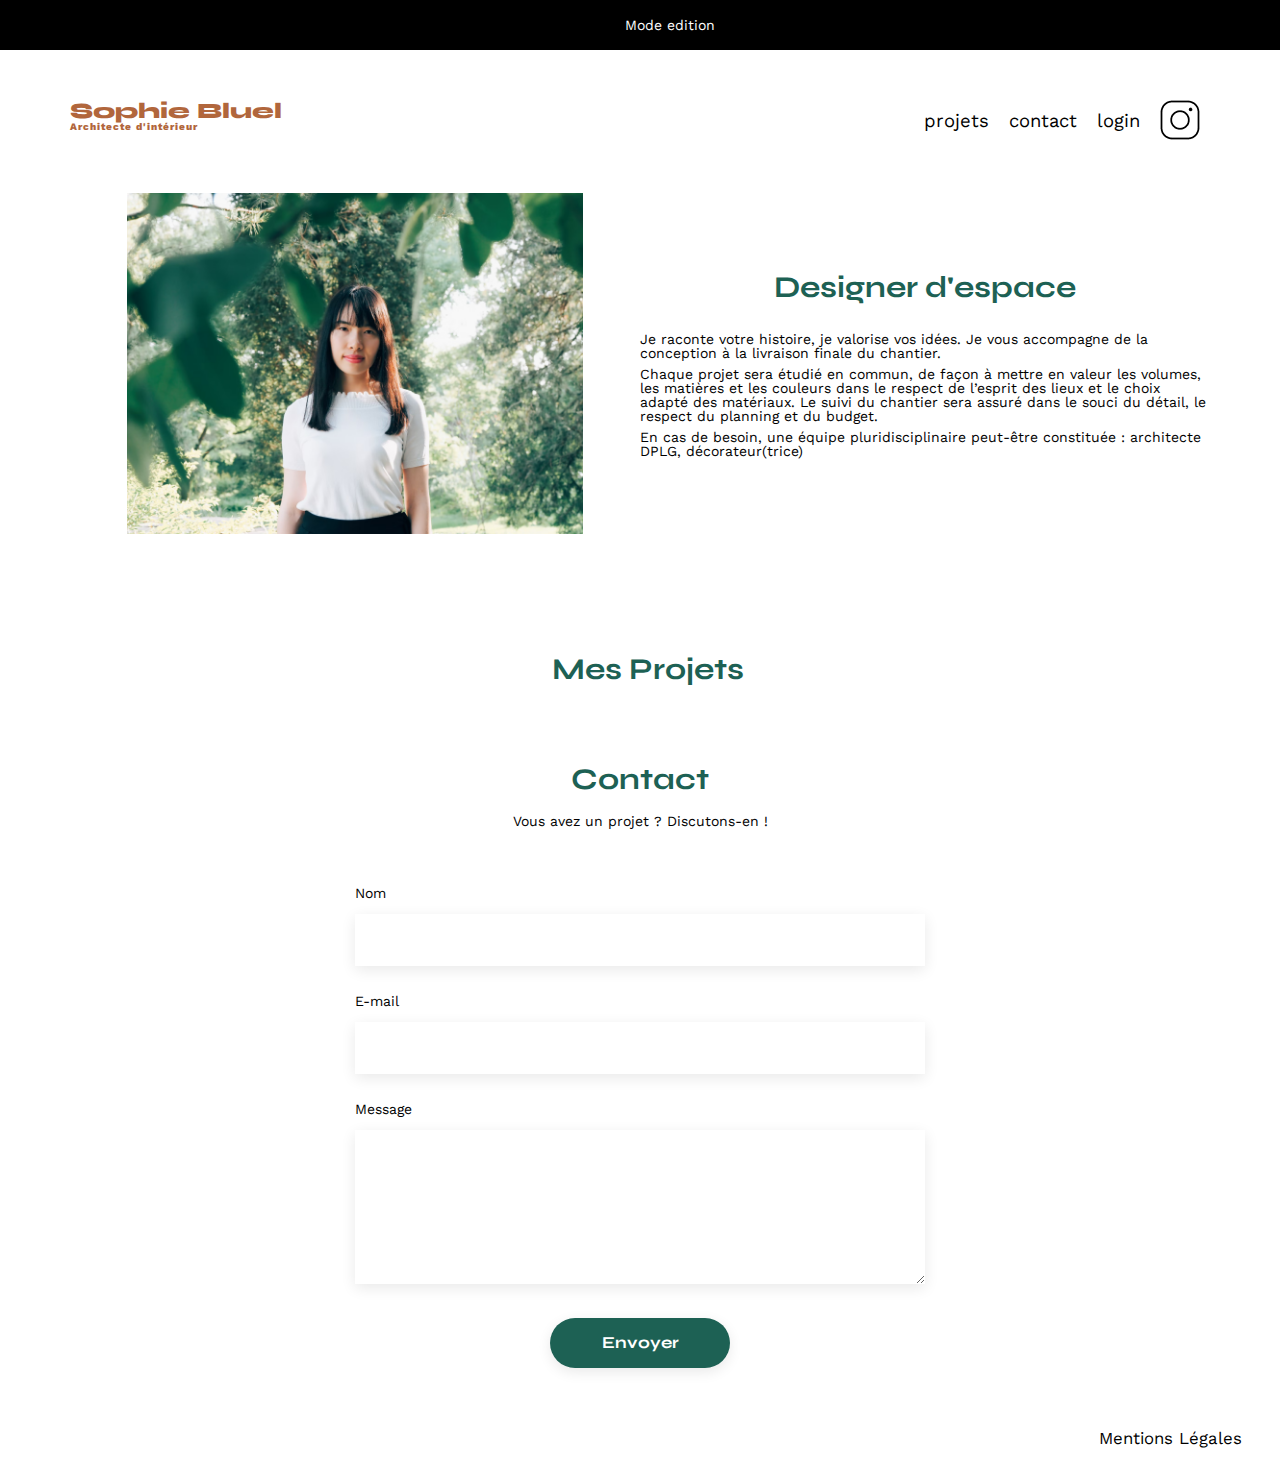
==== FrontEnd/index.html @ cf6e6343 "remove login css, one css file" ====
<!DOCTYPE html>
<html lang="fr">
  <head>
    <meta charset="UTF-8" />
    <meta name="viewport" content="width=device-width, initial-scale=1.0" />

    <title>Sophie Bluel - Architecte d'intérieur</title>

    <link rel="preconnect" href="https://fonts.googleapis.com" />
    <link rel="preconnect" href="https://fonts.gstatic.com" crossorigin />

    <meta name="description" content="" />

    <link
      rel="stylesheet"
      href="https://fonts.googleapis.com/css2?family=Syne:wght@700;800&family=Work+Sans&display=swap"
    />
    <link rel="stylesheet" href="./assets/style.css" />
    
  </head>

  <body>
    <div class="edit-mode .hide">
      <i class="fa-regular fa-pen-to-square"></i>
      <p>Mode edition</p>
    </div>

    <header>
      <h1>Sophie Bluel <span>Architecte d'intérieur</span></h1>
      <nav>
        <ul>
          <li>
            <a href="#portfolio">projets</a>
          </li>
          <li>
            <a href="#contact">contact</a>
          </li>
          <li>
            <a href="login.html">login</a>
            <!-- <a href="#" id="logout" class="hide" >logout</a> -->
          </li>
          <li>
            <img src="./assets/icons/instagram.png" alt="Instagram" />
          </li>
        </ul>
      </nav>
    </header>

    <main>
      <section id="introduction">
        <figure>
          <img src="./assets/images/sophie-bluel.png" alt="" />
        </figure>
        <article>
          <h2>Designer d'espace</h2>
          <p>
            Je raconte votre histoire, je valorise vos idées. Je vous accompagne
            de la conception à la livraison finale du chantier.
          </p>
          <p>
            Chaque projet sera étudié en commun, de façon à mettre en valeur les
            volumes, les matières et les couleurs dans le respect de l’esprit
            des lieux et le choix adapté des matériaux. Le suivi du chantier
            sera assuré dans le souci du détail, le respect du planning et du
            budget.
          </p>
          <p>
            En cas de besoin, une équipe pluridisciplinaire peut-être constituée
            : architecte DPLG, décorateur(trice)
          </p>
        </article>
      </section>

      <section id="portfolio" class="portfolio">

        <dialog id="dialog">
          <button class="btn-close"><i class="fa-solid fa-xmark"></i></button>
          <!-- Contenu du dialog -->
          <section id="modal-gallery" class="modal-gallery">
            <h2 class="modal-title">Galerie photo</h2>
            <button class="btn-back hide"><i class="fa-solid fa-arrow-left"></i></button> 
            <div id="modal-content" class="modal-gallery">
              <!-- Contenu de la modale dans la galerie -->
            </div>
            <div class="div-bar">
              <!--  -->
            </div>
            <button id="btn-add" class="btn-add"> Ajouter une photo</button>
            <form id="imageInput" class="hide" enctype="multipart/form-data" method="post">
              <div id="imageInput-container" class="hide"> <!-- id = "image-preview-container" -->
                <ima id="imageInput-image" src="" alt=""> <!-- id = "previewImage"-->
              </div>
              <input type="file" id="image" name="image" accept="image/*" ><br>
              <i class="fa-regular fa-image"></i>
              <label class="btn-image" for="image" aria-label="Ajouter une photo">+Ajouter une photo</label><br> <!-- classe = btnImage -->
              <p class="hide">jpg, png : 4mos max</p>
              <label for="name">Titre</label><br>
              <input type="text" id="titre" name="titre"><br>
              <label for="categories">Categorie</label><br>
              <select name="categories" id="categories">
                <option value="0"></option>
                <option value="1">Objets</option>
                <option value="2">Appartrements</option>
                <option value="3">Hôtels & restaurants</option>
              </select>
            </form>
          </section>
        </dialog>

        <section class="my-projects">
          <h2>Mes Projets</h2>
          <button class="btn-modify hide">
            <i class="fa-regular fa-pen-to-square"></i>
            Modifier
          </button>
        </section>

        <ul id="filters" class="filters">
          <!-- Contenu du code HTML injecté -->
        </ul>

        <div id="works" class="gallery">
          <!-- Contenu du code HTML injecté -->
        </div>
      </section>

      <section id="contact">
        <h2>Contact</h2>
        <p>Vous avez un projet ? Discutons-en !</p>
        <form action="#" method="post">
          <label for="name">Nom</label>
          <input type="text" name="name" id="name" />
          <label for="email">E-mail</label>
          <input type="email" name="email" id="email" />
          <label for="message">Message</label>
          <textarea name="message" id="message" cols="30" rows="10"></textarea>
          <input type="submit" value="Envoyer" />
        </form>
      </section>
    </main>

    <footer>
      <nav>
        <ul>
          <li>Mentions Légales</li>
        </ul>
      </nav>
    </footer>

    <script src="./assets/js/script.js"></script>
  </body>
  
</html>
---- FrontEnd/assets/style.css ----
/* http://meyerweb.com/eric/tools/css/reset/
   v2.0 | 20110126
   License: none (public domain)
*/

html, body, div, span, applet, object, iframe,
h1, h2, h3, h4, h5, h6, p, blockquote, pre,
a, abbr, acronym, address, big, cite, code,
del, dfn, em, img, ins, kbd, q, s, samp,
small, strike, strong, sub, sup, tt, var,
b, u, i, center,
dl, dt, dd, ol, ul, li,
fieldset, form, label, legend,
table, caption, tbody, tfoot, thead, tr, th, td,
article, aside, canvas, details, embed,
figure, figcaption, footer, header, hgroup,
menu, nav, output, ruby, section, summary,
time, mark, audio, video {
	margin: 0;
	padding: 0;
	border: 0;
	font-size: 100%;
	font: inherit;
	vertical-align: baseline;
}

/* HTML5 display-role reset for older browsers */
article, aside, details, figcaption, figure,
footer, header, hgroup, menu, nav, section {
	display: block;
}

body {
	line-height: 1;
}

ol,
ul {
	list-style: none;
}

blockquote,
q {
	quotes: none;
}

blockquote:before,
blockquote:after,
q:before,
q:after {
	content: '';
	content: none;
}

table {
	border-collapse: collapse;
	border-spacing: 0;
}

/** end reset css**/

/** edit mode **/

.edit-mode {
	display: flex;
	justify-content: center;
	background-color: black;
	color: white;
	height: 50px;
	align-items: center;
}
.edit-mode i {
	position: absolute;
	margin-right: 60px;
	color: white;
}
.edit-mode p {
	margin-left: 60px;
}

/** mes projets + button modifier **/

.my-projects {
	display: flex;
	justify-content: center;
	align-items: center;
	margin-bottom: auto;
	padding-top: 60px;
}

.my-projects h2 {
	margin-left: 35px;
	padding-right: 20px;
}

.my-projects i,
button {
	margin-bottom: 26px;
	padding: 4px;
	font-size: 16px;
	color: black;
	text-decoration: none;
	background-color: white;
	border: none;
}

.btn-modify {
	border: none;
	background-color: white;
	font-size: 1em;
	cursor: pointer;
	margin-bottom: 0;

}

/*** modal ***/

dialog {
	border-radius: 10px;
	border: none;
	visibility: hidden;
	opacity: 0;
	transition: visibility 0.4s ease-out;
}
dialog.active {
	visibility: visible;
	opacity: 1;
	height: 500px;
	transition: 0.3s 0.2s ease-out;
}

#modal-gallery {
	display: flex;
	flex-direction: row;
	flex-wrap: wrap;
	justify-content: center;
	align-items: center;
	gap: 7px;
}
.modal-gallery {
	width: 340px;
	display: flex;
	flex-direction: column;
	align-items: center;
	padding: 40px;
}

.btn-close {
	background-color: white;
	border: none;
	position: absolute;
	right: 18px;
	cursor: pointer;
}

.modal-gallery h2 {
	color: black;
	font-size: 1.1em;
	font-family: work sans;
	margin-top: -60px;
	font-weight: 200;
	padding-bottom: 15px;
}
.modal-gallery img {
	width: 60px;
	flex-wrap: wrap;
	display: flex;
	margin-bottom: -15px
}

.btn-delete {
	background-color: white;
	position: relative;
	bottom: 72px;
	left: 42px;
	margin-bottom: -20px;
	padding: 2px;
	color: white;
	background-color: black;
	font-size: 0.7em;
	border-radius: 2px;
}

.btn-back {
position: relative;
right: 195px;
bottom: 75px;
cursor: pointer;
}

.div-bar {
	width: 100%;
	margin-top: 30px;
	height: 0.1px;
    background-color: grey;
}

.div-bar.active {
	position: relative;
	top: 260px;
}

.btn-add {
	background-color: #1D6154;
	padding: 10px 50px 10px 50px;
	color: white;
	font-size: 0.9em;
	border: none;
	border-radius: 50px;
	position: relative;
	top: 35px;
	text-decoration: none;
	cursor: pointer;
}

.filters {
	display: flex;
	flex-direction: row;
	justify-content: center;
	align-items: baseline;
	gap: 8px;
}

.btn-filters {
	border-radius: 60px;
	border: 1px solid #1D6154;
	background-color: #ffff;
	font-size: 0.875rem;
	color: #1D6154;
	font-family: syne;
	padding: 9px 15px 9px 15px;
	cursor: pointer;
	transition: 0.3s;
}
.modal-gallery form input, #categories{
	display: flex;
	justify-content: center;
	flex-direction: column-reverse;
	gap: 15px;
	width: 300px;
	margin: auto;
	height: 50px;
	font-size: 1.2em;
	border: none;
	box-shadow: 0px 4px 14px rgba(0, 0, 0, 0.09);
}
.modal-gallery form {
	margin-top: -52px;
}

.btn-add.active {
	top: 280px;
	background-color: #919191;
	width: 160px;
	display: flex;
	align-items: center;
	justify-content: center;
}

.modal-gallery [type=file] {
	display: none;
}
.modal-gallery [for=image] {
	background-color: #B9C5CC;
	color: #306685;
	font-family: work sans;
	font-size: 0.7em;
	position: relative;
	bottom: 32px;
	left: 90px;
	width: 120px;
    height: 25px;
	cursor: pointer;
	display: flex;
	justify-content: center;
	align-items: center;
	border-radius: 20px;
}

dialog .fa-image {
	position: absolute;
	cursor: pointer;
	background-color: #E8F1F6;
	color: #B9C5CC;
	width: 300px;
	height: 120px;
	font-size: 4em;
	display: flex;
	justify-content: center;
	border-radius: 5px;
	padding-top: 10px;
	margin-top: 80px;
    top: 0px;
    margin-bottom: -20px;
}

.modal-gallery #titre, #categories {
	width: 300px;
	height: 40px;
	margin-top: 10px;
	margin-bottom: 10px;
}
.modal-gallery #categories {
	appearance: none;
}
.modal-gallery form label {
	font-size: 0.8em;
}
.modal-gallery p {
	font-size: 0.6em;
	position: relative;
	bottom: 40px;
	left: 110px;
	width: 50%;
}

#previewImage {
    height: 129px;
    width: 100px;
    object-fit: cover;
    z-index: 1;
    position: relative;
    bottom: -18px;
    left: 100px;
    margin-top: -120px;
}

.btnGreen.active {
	top: 280px;
	background-color: #1D6154;
	width: 160px;
	display: flex;
	align-items: center;
	justify-content: center;
}

figure img {
	padding-bottom: 10px;
}

.btn-filters:hover {
	background-color: #1D6154;
	color: #ffff;
	outline: none;
}

body {
	font-family: 'Work Sans';
	font-size: 14px;
}

header, 
main {
	max-width: 1140px;
}

main {
	margin: auto;
}

header {
	display: flex;
	justify-content: space-between;
	margin: 50px auto;
}

section {
	margin: 50px 0
}

h1 {
	display: flex;
	flex-direction: column;
	font-family: 'Syne';
	font-size: 22px;
	font-weight: 800;
	color: #B1663C
}
h1>span {
	font-family: 'Work Sans';
	font-size: 10px;
	letter-spacing: 0.1em;
	;
}

h2 {
	font-family: 'Syne';
	font-weight: 700;
	font-size: 30px;
	color: #1D6154;
	display: flex;
	justify-content: center;
}

nav ul {
	display: flex;
	align-items: center;
	list-style-type: none;
}
nav li {
	padding: 0 10px;
	font-size: 1.2em;
	text-decoration: none;
}
nav a {
	text-decoration: none;
	color: black;
	gap: 20px;
	font-size: 1.1em;
}

li:hover {
	color: #B1663C;
}

#introduction {
	display: flex;
	align-items: center;
}
#introduction figure {
	flex: 1
}
#introduction img {
	display: block;
	margin: auto;
	width: 80%;
}
#introduction article {
	flex: 1
}
#introduction h2 {
	margin-bottom: 1em;
}
#introduction p {
	margin-bottom: 0.5em;
}

#portfolio h2 {
	text-align: center;
	margin-bottom: 1em;
}

.gallery {
	width: 100%;
	display: grid;
	grid-template-columns: 1fr 1fr 1fr;
	grid-column-gap: 20px;
	grid-row-gap: 20px;
	transition: 1s;
}
.gallery img {
	width: 100%;
	transition: 1s;
}

.login form input {
	display: flex;
	justify-content: center;
	flex-direction: column;
	gap: 15px;
	width: 350px;
	margin: auto;
	height: 50px;
	font-size: 1.2em;
	border: none;
	box-shadow: 0px 4px 14px rgba(0, 0, 0, 0.09);
}
.login h2 {
	margin-bottom: 70px;
}
.login label {
	display: flex;
	justify-content: center;
	margin: 2em 14.5em 0.5em 0;
	font-size: 1.2em;
}
.login label[for="email"] {
	margin-right: 40px;
	margin: 2em 18em 0.5em 0;
}
.login button {
	display: flex;
	font-family: 'Syne';
	font-weight: 700;
	color: white;
	background-color: #1D6154;
	margin: 2em auto;
	padding: 12px;
	padding-left: 35px;
	width: 190px;
	text-align: center;
	border-radius: 60px;
	margin-top: 50px;
}
.login a {
	display: flex;
	justify-content: center;
	font-size: 1.2em;
	text-decoration: none;
	color: black;
}

footer p {
	display: flex;
	justify-content: flex-end;
	font-size: 1.2em;
	margin-top: 190px;
}

#contact {
	width: 50%;
	margin: auto;
}
#contact>* {
	text-align: center;
}
#contact h2 {
	margin-bottom: 20px;
}
#contact form {
	text-align: left;
	margin-top: 30px;
	display: flex;
	flex-direction: column;
}
#contact input {
	height: 50px;
	font-size: 1.2em;
	border: none;
	box-shadow: 0px 4px 14px rgba(0, 0, 0, 0.09);
}
#contact label {
	margin: 2em 0 1em 0;
}
#contact textarea {
	border: none;
	box-shadow: 0px 4px 14px rgba(0, 0, 0, 0.09);
}

input[type="submit"] {
	font-family: 'Syne';
	font-weight: 700;
	color: white;
	background-color: #1D6154;
	margin: 2em auto;
	width: 180px;
	text-align: center;
	border-radius: 60px;
}

footer nav ul {
	display: flex;
	justify-content: flex-end;
	margin: 2em
}

.hide {
	display: none;
}
.hideTwo {
	opacity: 0;
}
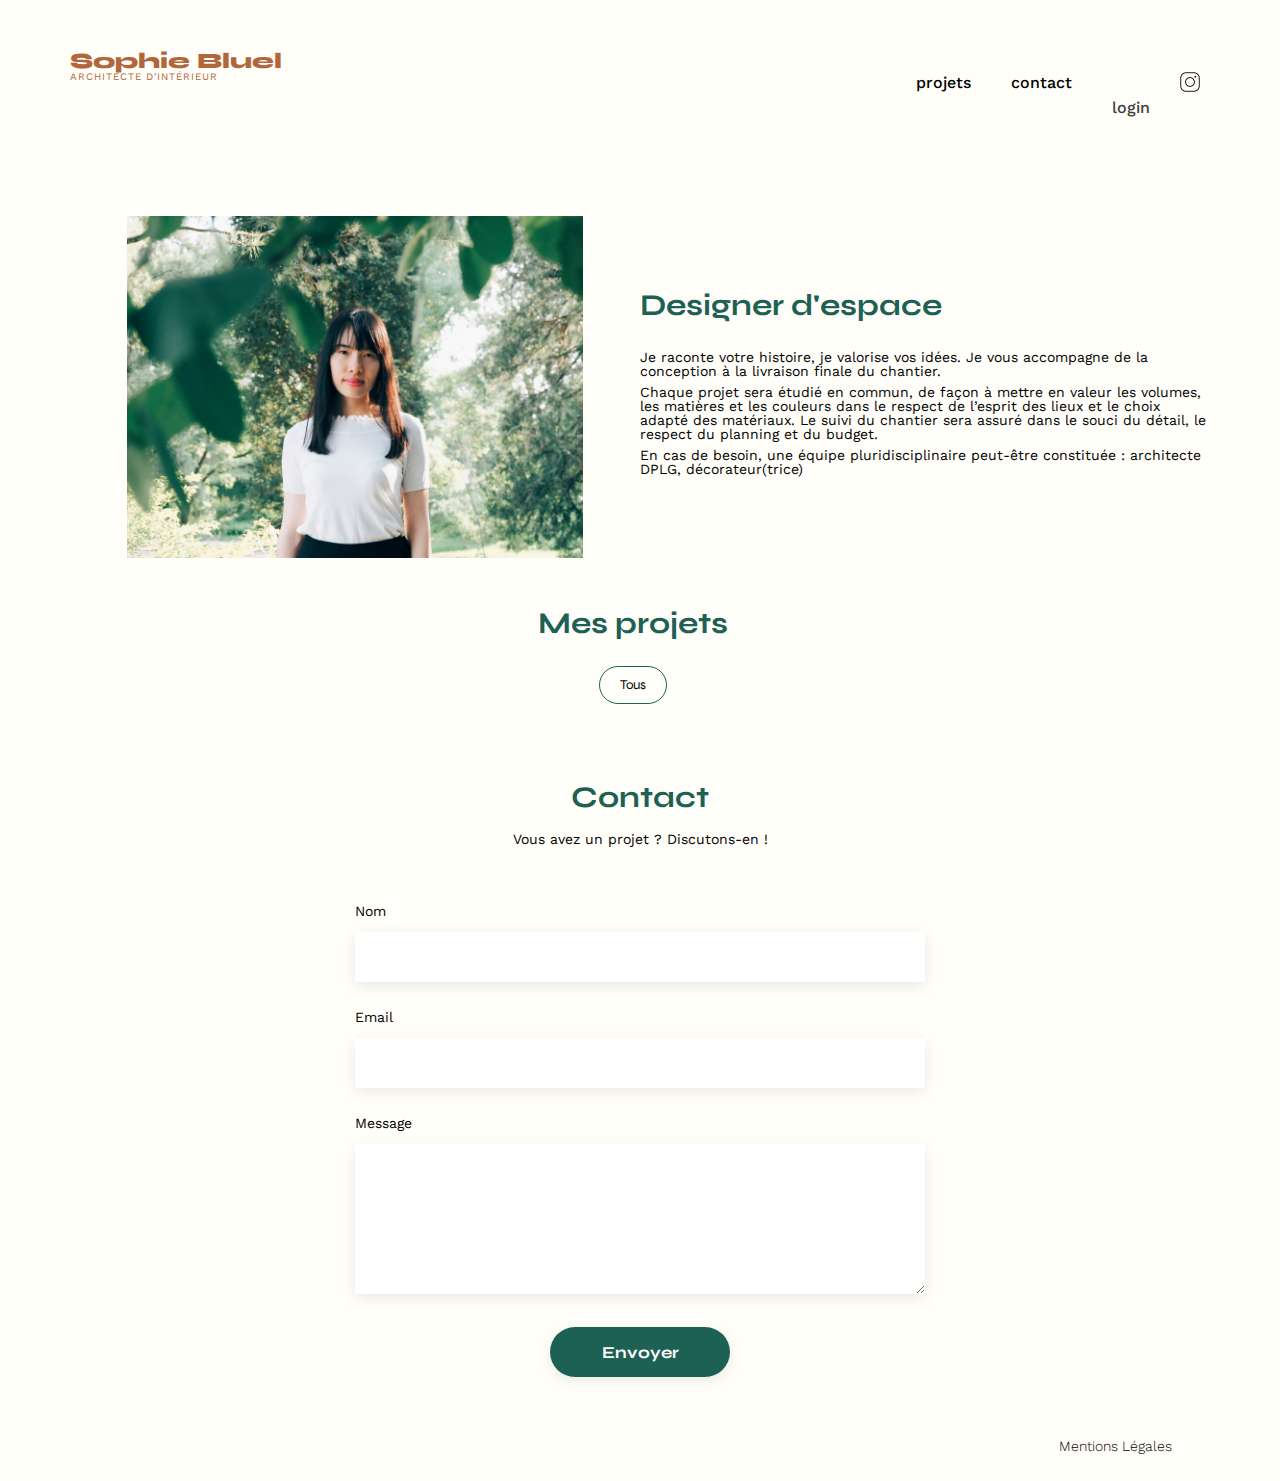
==== commit 1b99caa1: "Fix index html" ====
--- a/FrontEnd/index.html
+++ b/FrontEnd/index.html
@@ -20,13 +20,16 @@
   </head>
 
   <body>
-    <div class="edit-mode .hide">
-      <i class="fa-regular fa-pen-to-square"></i>
-      <p>Mode edition</p>
-    </div>
+    <!-- <div  id="edit-mode" class="edit-mode">
+      <button>
+        <i class="fa-regular fa-pen-to-square"></i>
+        <span class="edit">Mode édition</span>
+      </button>
+    </div> -->
 
     <header>
       <h1>Sophie Bluel <span>Architecte d'intérieur</span></h1>
+
       <nav>
         <ul>
           <li>
@@ -35,9 +38,11 @@
           <li>
             <a href="#contact">contact</a>
           </li>
-          <li>
-            <a href="login.html">login</a>
-            <!-- <a href="#" id="logout" class="hide" >logout</a> -->
+          <li id="login">
+            <a href="./login.html">login</a>
+          </li>
+          <li id="logout" class="logout">
+            <a href="./index.html" id="logout">logout</a>
           </li>
           <li>
             <img src="./assets/icons/instagram.png" alt="Instagram" />
@@ -72,55 +77,83 @@
       </section>
 
       <section id="portfolio" class="portfolio">
+        
+        <div class="my-projects">
+          <h2>Mes projets</h2>
 
-        <dialog id="dialog">
-          <button class="btn-close"><i class="fa-solid fa-xmark"></i></button>
-          <!-- Contenu du dialog -->
-          <section id="modal-gallery" class="modal-gallery">
-            <h2 class="modal-title">Galerie photo</h2>
-            <button class="btn-back hide"><i class="fa-solid fa-arrow-left"></i></button> 
-            <div id="modal-content" class="modal-gallery">
-              <!-- Contenu de la modale dans la galerie -->
-            </div>
-            <div class="div-bar">
-              <!--  -->
-            </div>
-            <button id="btn-add" class="btn-add"> Ajouter une photo</button>
-            <form id="imageInput" class="hide" enctype="multipart/form-data" method="post">
-              <div id="imageInput-container" class="hide"> <!-- id = "image-preview-container" -->
-                <ima id="imageInput-image" src="" alt=""> <!-- id = "previewImage"-->
-              </div>
-              <input type="file" id="image" name="image" accept="image/*" ><br>
-              <i class="fa-regular fa-image"></i>
-              <label class="btn-image" for="image" aria-label="Ajouter une photo">+Ajouter une photo</label><br> <!-- classe = btnImage -->
-              <p class="hide">jpg, png : 4mos max</p>
-              <label for="name">Titre</label><br>
-              <input type="text" id="titre" name="titre"><br>
-              <label for="categories">Categorie</label><br>
-              <select name="categories" id="categories">
-                <option value="0"></option>
-                <option value="1">Objets</option>
-                <option value="2">Appartrements</option>
-                <option value="3">Hôtels & restaurants</option>
-              </select>
-            </form>
-          </section>
-        </dialog>
-
-        <section class="my-projects">
-          <h2>Mes Projets</h2>
-          <button class="btn-modify hide">
+          <!-- <button id="modify-modal" class="modify-modal">
             <i class="fa-regular fa-pen-to-square"></i>
-            Modifier
-          </button>
-        </section>
+            <span>Modifier</span>
+          </button> -->
+        </div>
 
         <ul id="filters" class="filters">
-          <!-- Contenu du code HTML injecté -->
+          <!-- <li id="categorie"> -->
+              <!-- <button id="all-work" class="category__btn" data-category="0">Tous</button> -->
+          <!-- </li> -->
         </ul>
 
-        <div id="works" class="gallery">
-          <!-- Contenu du code HTML injecté -->
+        <div id="work" class="gallery">
+
+        </div>
+
+        <!-- <dialog id="modal"> -->
+          <!-- <div id="modal-content">
+            <button id="close-modal">
+              <i class="fa-solid fa-xmark"></i>
+            </button> -->
+
+            <!-- <div id="modal-gallery">
+              <h2 class="modal-title">Galerie photo</h2>
+              <ul id="modal-images"></ul>
+            </div> -->
+
+            <!-- <div class="modal-down">
+              <div>
+                <button id="add-photo">Ajouter une photo</button>
+              </div>
+            </div> -->
+          <!-- </div> -->
+        <!-- </dialog> -->
+
+        <!-- <div id="overflow-modal">
+          <div id="second-modal-content">
+              <button id="return-second-modal">
+                  <i class="fa-solid fa-arrow-left"></i>
+              </button>
+              <button id="second-close-modal">
+                  <i class="fa-solid fa-xmark"></i>
+              </button>
+              <div class="modal-title">
+                  <h2 class="modal-title">Ajout photo</h2>
+              </div> -->
+
+              <!-- Contenu de la deuxième modale -->
+
+              <!-- <div class="modal-header">
+                <i class="fa-regular fa-image" id="imageIcon"></i>
+                <div id="imageContainer"></div>
+                <input type="file" id="fileInput" name="image" accept="image/**" />
+                <button id="add-photo-modal">+ Ajouter photo</button>
+                <span> jpg, png: 4mo max</span>
+              </div> -->
+
+              <!-- <form id="create-works-form">
+                  <label for="file">Titre</label>
+                  <input type="text" id="title" name="title" placeholder="" required />
+                  <label for="category">Catégorie</label>
+                  <select id="category" name="category" required></select>
+                  <div id="error-submit"></div>
+                  <div class="create-works-btn">
+                    <div>
+                      <button class="unenabled-button" type="submit" id="create-works">
+                            Valider
+                        </button>
+                    </div>
+                  </div>
+              </form> -->
+              
+            </div>
         </div>
       </section>
 
@@ -128,13 +161,13 @@
         <h2>Contact</h2>
         <p>Vous avez un projet ? Discutons-en !</p>
         <form action="#" method="post">
-          <label for="name">Nom</label>
-          <input type="text" name="name" id="name" />
-          <label for="email">E-mail</label>
-          <input type="email" name="email" id="email" />
-          <label for="message">Message</label>
-          <textarea name="message" id="message" cols="30" rows="10"></textarea>
-          <input type="submit" value="Envoyer" />
+            <label for="name">Nom</label>
+            <input type="text" name="name" id="name">
+            <label for="email">Email</label>
+            <input type="email" name="email" id="email">
+            <label for="message">Message</label>
+            <textarea name="message" id="message" cols="30" rows="10"></textarea>
+            <input type="submit" value="Envoyer">
         </form>
       </section>
     </main>
@@ -142,12 +175,11 @@
     <footer>
       <nav>
         <ul>
-          <li>Mentions Légales</li>
+            <li>Mentions Légales</li>
         </ul>
       </nav>
     </footer>
+      <script src="./assets/js/script.js"></script>
+  </body>
 
-    <script src="./assets/js/script.js"></script>
-  </body>
-  
 </html>
--- a/FrontEnd/assets/style.css
+++ b/FrontEnd/assets/style.css
@@ -1,6 +1,6 @@
 /* http://meyerweb.com/eric/tools/css/reset/
-   v2.0 | 20110126
-   License: none (public domain)
+   	v2.0 | 20110126
+   	License: none (public domain)
 */
 
 html, body, div, span, applet, object, iframe,
@@ -34,6 +34,273 @@
 	line-height: 1;
 }
 
+/***  ADD MODALS ***/
+#modal {
+	display: none;
+	position: fixed;
+	z-index: 100;
+	left: 0;
+	top: 0;
+	right: 0;
+	bottom: 0;
+	overflow: auto;
+	background-color: rgba(0, 0, 0, 0.4);
+	transition: opacity 1s ease-in-out;
+}
+#modal-content,
+#second-modal-content {
+	display: flex;
+	flex-direction: column;
+	position: relative;
+	z-index: 999;
+	background-color: #fefefe;
+	border-radius: 15px;
+	margin: 15% auto;
+	padding: 70px;
+	border: 1px solid #888;
+	width: 40%;
+	min-height: 50%;
+}
+
+#imageContainer {
+	height: 100px;
+	width: 100px;
+}
+#imageContainer img {
+	height: 100%;
+	width: 100%;
+	object-fit: cover;
+}
+
+#modal-content #close-modal {
+	position: absolute;
+	top: 10px;
+	right: 10px;
+	font-size: 30px;
+	background-color: transparent;
+	border: none;
+	cursor: pointer;
+}
+
+#modal-gallery h2 {
+	text-align: center;
+	font-size: 20px;
+	margin-bottom: 20px;
+}
+#modal-gallery ul {
+	display: grid;
+	gap: 20px;
+	grid-template-columns: repeat(5, 1fr);
+}
+#modal-gallery ul li {
+	position: relative;
+	width: 100%;
+	height: 100%;
+}
+#modal-gallery ul li span {
+	position: absolute;
+	top: 0;
+	right: 0;
+	background-color: rgba(0, 0, 0, 0.5);
+	color: #FFFFFF;
+	padding: 5px;
+	cursor: pointer;
+}
+#modal-gallery ul li img {
+	width: 100%;
+	height: 100%;
+	object-fit: cover;
+}
+.modal-down {
+	display: flex;
+	justify-content: center;
+	align-items: center;
+	width: 100%;
+	margin-top: 80px;
+	border-top: #1D6154 solid 1px;
+	padding: 35px 0;
+
+}
+
+#modify-second-modal {
+	display: flex;
+	justify-content: center;
+	align-items: center;
+	background-color: #1D6154;
+	color: #FFFFFF;
+	font-size: 18px;
+	border-radius: 60px;
+	padding: 12px 40px;
+
+}
+
+#add-photo {
+	display: flex;
+	justify-content: center;
+	align-items: center;
+	background-color: #1d6154;
+	color: #ffffff;
+	font-size: 14px;
+	font-weight: 700;
+	font-family: 'syne';
+	border-radius: 60px;
+	padding: 5px 50px;
+
+
+}
+
+#overflow-modal {
+	display: none;
+	position: fixed;
+	z-index: 100;
+	left: 0;
+	top: 0;
+	right: 0;
+	bottom: 0;
+	overflow: auto;
+	background-color: rgba(0, 0, 0, 0.4);
+	transition: opacity 1s ease-in-out;
+	opacity: 0;
+}
+
+.modal-title {
+	display: flex;
+	justify-content: center;
+	align-items: center;
+	margin-bottom: 20px;
+}
+
+.modal-title h2 {
+	color: #000000;
+	font-size: 20px;
+}
+
+#return-second-modal {
+	position: absolute;
+	top: 10px;
+	left: 10px;
+	font-size: 21px;
+	background-color: transparent;
+	border: none;
+	cursor: pointer;
+
+}
+
+#close-modal,
+#second-close-modal {
+	position: absolute;
+	top: 10px;
+	right: 10px;
+	font-size: 21px;
+	background-color: transparent;
+	border: none;
+	cursor: pointer;
+}
+
+.modal-myprojects {
+	display: flex;
+	flex-direction: column;
+	justify-content: center;
+	align-items: center;
+	background: #E8F1F7;
+	padding: 40px 0;
+}
+
+.modal-myprojects i {
+	font-size: 50px;
+	color: #B9C5CC;
+	margin-bottom: 10px;
+	cursor: pointer;
+}
+
+.modal-myprojects button {
+	background-color: #CBD6DC;
+	color: #306685;
+	border: none;
+	cursor: pointer;
+	margin-bottom: 5px;
+	padding: 5px 20px;
+	border-radius: 50px;
+}
+
+#create-works-form {
+	display: flex;
+	flex-direction: column;
+	justify-content: center;
+	padding: 20px 0px;
+}
+
+#create-works-form label {
+	margin-bottom: 5px;
+	font-size: 18px;
+}
+
+#create-works-form input {
+	margin-bottom: 5px;
+	padding: 10px;
+	font-size: 18px;
+	border-radius: 5px;
+	border: none;
+	box-shadow: 2px 2px 5px rgba(0, 0, 0, 0.15);
+}
+
+#create-works-form select {
+	margin-bottom: 5px;
+	padding: 10px;
+	font-size: 18px;
+	border-radius: 5px;
+	background-color: transparent;
+	border: none;
+	box-shadow: 2px 2px 5px rgba(0, 0, 0, 0.15);
+}
+
+#create-works-form .create-works-btn {
+	display: flex;
+	justify-content: center;
+	align-items: center;
+}
+
+#create-works-form button {
+	margin-top: 20px;
+	background-color: #A7A7A7;
+	font-family: syne;
+	font-weight: 400;
+	font-size: 14px;
+	color: #FFFFFF;
+	border: none;
+	cursor: pointer;
+	margin-bottom: 5px;
+	padding: 10px 20px;
+	border-radius: 50px;
+	width: 200px;
+}
+
+.unenabled-button {
+	margin-top: 20px;
+	background-color: #cbd6dc;
+	color: #ffffff;
+	border: none;
+	cursor: pointer;
+	margin-bottom: 5px;
+	padding: 10px 20px;
+	border-radius: 50px;
+	width: 200px;
+}
+
+.enabled-button {
+	margin-top: 20px;
+	background-color: #1d6154 !important;
+	color: #ffffff;
+	border: none;
+	cursor: pointer;
+	margin-bottom: 5px;
+	padding: 10px 20px;
+	border-radius: 50px;
+	width: 200px;
+}
+
+/** end modal **/
+
 ol,
 ul {
 	list-style: none;
@@ -57,11 +324,344 @@
 	border-spacing: 0;
 }
 
-/** end reset css**/
+/*** end reset css ***/
+
+body {
+	max-width: 1140px;
+	margin: auto;
+	font-family: 'Work Sans';
+	font-size: 14px;
+}
+
+.edit {
+	margin-left: 10px;
+}
+
+header {
+	display: flex;
+	justify-content: space-between;
+	margin: 50px 0
+}
+
+.edit-mode {
+	display: flex;
+	justify-content: center;
+	align-items: center;
+	background-color: #000000;
+	padding: 12px 0px;
+
+
+}
+
+.edit-mode button {
+	background-color: transparent;
+	color: #FFFFFF;
+	font-size: 18px;
+	border: none;
+}
+
+
+section {
+	margin: 50px 0
+}
+
+h1 {
+	display: flex;
+	flex-direction: column;
+	font-family: 'Syne';
+	font-size: 22px;
+	font-weight: 800;
+	color: #b1663c;
+}
+
+h1>span {
+	font-family: 'Work Sans';
+	font-size: 10px;
+	letter-spacing: 0.1em;
+	font-weight: 400;
+	text-transform: uppercase;
+}
+
+h2 {
+	font-family: 'Syne';
+	font-weight: 700;
+	font-size: 30px;
+	color: #1D6154
+}
+
+.modal-title {
+	font-family: Work Sans;
+	font-size: 26px;
+	font-weight: 400;
+	line-height: 30.5px;
+	text-align: center;
+	color: #000000
+}
+
+nav ul {
+	display: flex;
+	align-items: center;
+	list-style-type: none;
+	font-family: 'work sans';
+}
+
+nav a {
+	text-decoration: none;
+	color: #000000;
+	padding: 0 10px;
+	font-size: 16px;
+	font-weight: 500;
+
+}
+
+nav li {
+	padding: 0 10px;
+	font-weight: 300;
+	font-size: 14px;
+
+}
+
+
+nav a:hover {
+	color: #000000;
+	font-weight: 700;
+}
+
+.logout {
+	display: none;
+}
+
+#fileInput {
+	display: none;
+}
+
+nav img {
+	width: 20px;
+}
+nav li:visited {
+	color: #000000;
+	cursor: pointer;
+}
+
+#introduction {
+	display: flex;
+	align-items: center;
+}
+#introduction figure {
+	flex: 1
+}
+#introduction img {
+	display: block;
+	margin: auto;
+	width: 80%;
+}
+#introduction article {
+	flex: 1
+}
+#introduction h2 {
+	margin-bottom: 1em;
+}
+#introduction p {
+	margin-bottom: 0.5em;
+}
+
+#portfolio h2 {
+	text-align: center;
+	margin-right: 15px;
+}
+
+.my-projects {
+	display: flex;
+	justify-content: center;
+	align-items: center;
+	margin-bottom: 2em;
+
+}
+.my-projects button {
+	border: none;
+	background-color: transparent;
+	color: #1D6154;
+}
+.my-projects button span {
+	margin-right: 10px;
+	color: #000000;
+}
+
+.filters {
+	display: flex;
+	width: 80%;
+	margin: auto;
+	justify-content: center;
+	align-items: center;
+	margin-bottom: 2em;
+}
+.filters button {
+	padding: 10px 20px;
+	/*background-color: #1D6154; */
+	background-color: transparent;
+	border: 1px solid #1D6154;
+	font-family: 'syne';
+	border-radius: 60px;
+	margin-right: 15px;
+	cursor: pointer;
+}
+.filters-btn {
+	background-color: transparent;
+	color: #1D6154;
+	/* Couleur de fond initiale */
+}
+.filters-btn.active {
+	background-color: #1d6154;
+	color: #ffffff;
+	/* Couleur de fond lorsque le bouton est actif */
+}
+
+.btn-all {
+	background-color: #1d6154 !important;
+	color: #ffffff;
+}
+
+.gallery {
+	width: 100%;
+	display: grid;
+	grid-template-columns: 1fr 1fr 1fr;
+	grid-column-gap: 20px;
+	grid-row-gap: 20px;
+}
+.gallery img {
+	width: 100%;
+}
+
+#contact {
+	width: 50%;
+	margin: auto;
+}
+#contact>* {
+	text-align: center;
+
+}
+#contact h2 {
+	margin-bottom: 20px;
+}
+#contact form {
+	text-align: left;
+	margin-top: 30px;
+	display: flex;
+	flex-direction: column;
+}
+#contact input {
+	height: 50px;
+	font-size: 1.2em;
+	border: none;
+	box-shadow: 0px 4px 14px rgba(0, 0, 0, 0.09);
+}
+#contact label {
+	margin: 2em 0 1em 0;
+}
+#contact textarea {
+	border: none;
+	box-shadow: 0px 4px 14px rgba(0, 0, 0, 0.09);
+}
+input[type="submit"] {
+	font-family: 'Syne';
+	font-weight: 700;
+	color: white;
+	background-color: #1D6154;
+	margin: 2em auto;
+	width: 180px;
+	text-align: center;
+	border-radius: 60px;
+}
+footer nav ul {
+	display: flex;
+	justify-content: flex-end;
+	margin: 2em
+}
+footer nav li {
+	font-family: 'work sans';
+	font-size: 14px;
+	font-weight: 300;
+}
+
+/******** LOGIN********/
+* {
+	padding: 0;
+	margin: 0;
+  }
+
+body {
+	background-color: #FFFEF8;
+	font-family: work sans;
+	height: 100vh;
+	display: grid;
+	grid-template-rows: auto 5fr 1fr;
+  }
+  
+  #login {
+	display: flex;
+	flex-direction: column;
+	align-items: center;
+	margin-top: 50px;
+	width: 100%;
+  }
+  #login h2 {
+	margin-bottom: 20px;
+	color: #1d6154;
+	font-family: Syne;
+	font-size: 30px;
+	font-weight: 700;
+	line-height: 36px;
+	text-align: center;
+  }
+  #login .email {
+	margin-bottom: 20px;
+	display: flex;
+	flex-direction: column;
+  }
+  #login .email label {
+	margin-bottom: 3px;
+  }
+  #login .password {
+	margin-bottom: 0px;
+	display: flex;
+	flex-direction: column;
+  }
+  #login .password label {
+	margin-bottom: 3px;
+  }
+  #login input {
+	padding: 10px;
+	width: 400px;
+	border: 1px;
+	box-shadow: 0px 4px 14px 0px rgba(0, 0, 0, 0.15);
+  }
+  #login input[type=submit] {
+	width: 180px;
+	border-radius: 60px;
+	color: #FFFEF8;
+  }
+  #login a {
+	color: #3D3D3D;
+  }
+  #login a:hover {
+	color: #1d6154;
+  }
+  
+ 
+
+
+
+
+
+
+
+
+
+
 
 /** edit mode **/
 
-.edit-mode {
+/* .edit-mode {
 	display: flex;
 	justify-content: center;
 	background-color: black;
@@ -80,7 +680,7 @@
 
 /** mes projets + button modifier **/
 
-.my-projects {
+/* .my-projects {
 	display: flex;
 	justify-content: center;
 	align-items: center;
@@ -111,11 +711,11 @@
 	cursor: pointer;
 	margin-bottom: 0;
 
-}
+} */
 
 /*** modal ***/
 
-dialog {
+/* dialog {
 	border-radius: 10px;
 	border: none;
 	visibility: hidden;
@@ -294,7 +894,7 @@
     margin-bottom: -20px;
 }
 
-.modal-gallery #titre, #categories {
+.modal-gallery #title, #categories {
 	width: 300px;
 	height: 40px;
 	margin-top: 10px;
@@ -362,9 +962,9 @@
 	display: flex;
 	justify-content: space-between;
 	margin: 50px auto;
-}
-
-section {
+} */
+
+/* section {
 	margin: 50px 0
 }
 
@@ -439,7 +1039,6 @@
 	text-align: center;
 	margin-bottom: 1em;
 }
-
 .gallery {
 	width: 100%;
 	display: grid;
@@ -557,6 +1156,6 @@
 .hide {
 	display: none;
 }
-.hideTwo {
+.hidePrime {
 	opacity: 0;
-}
+}  */
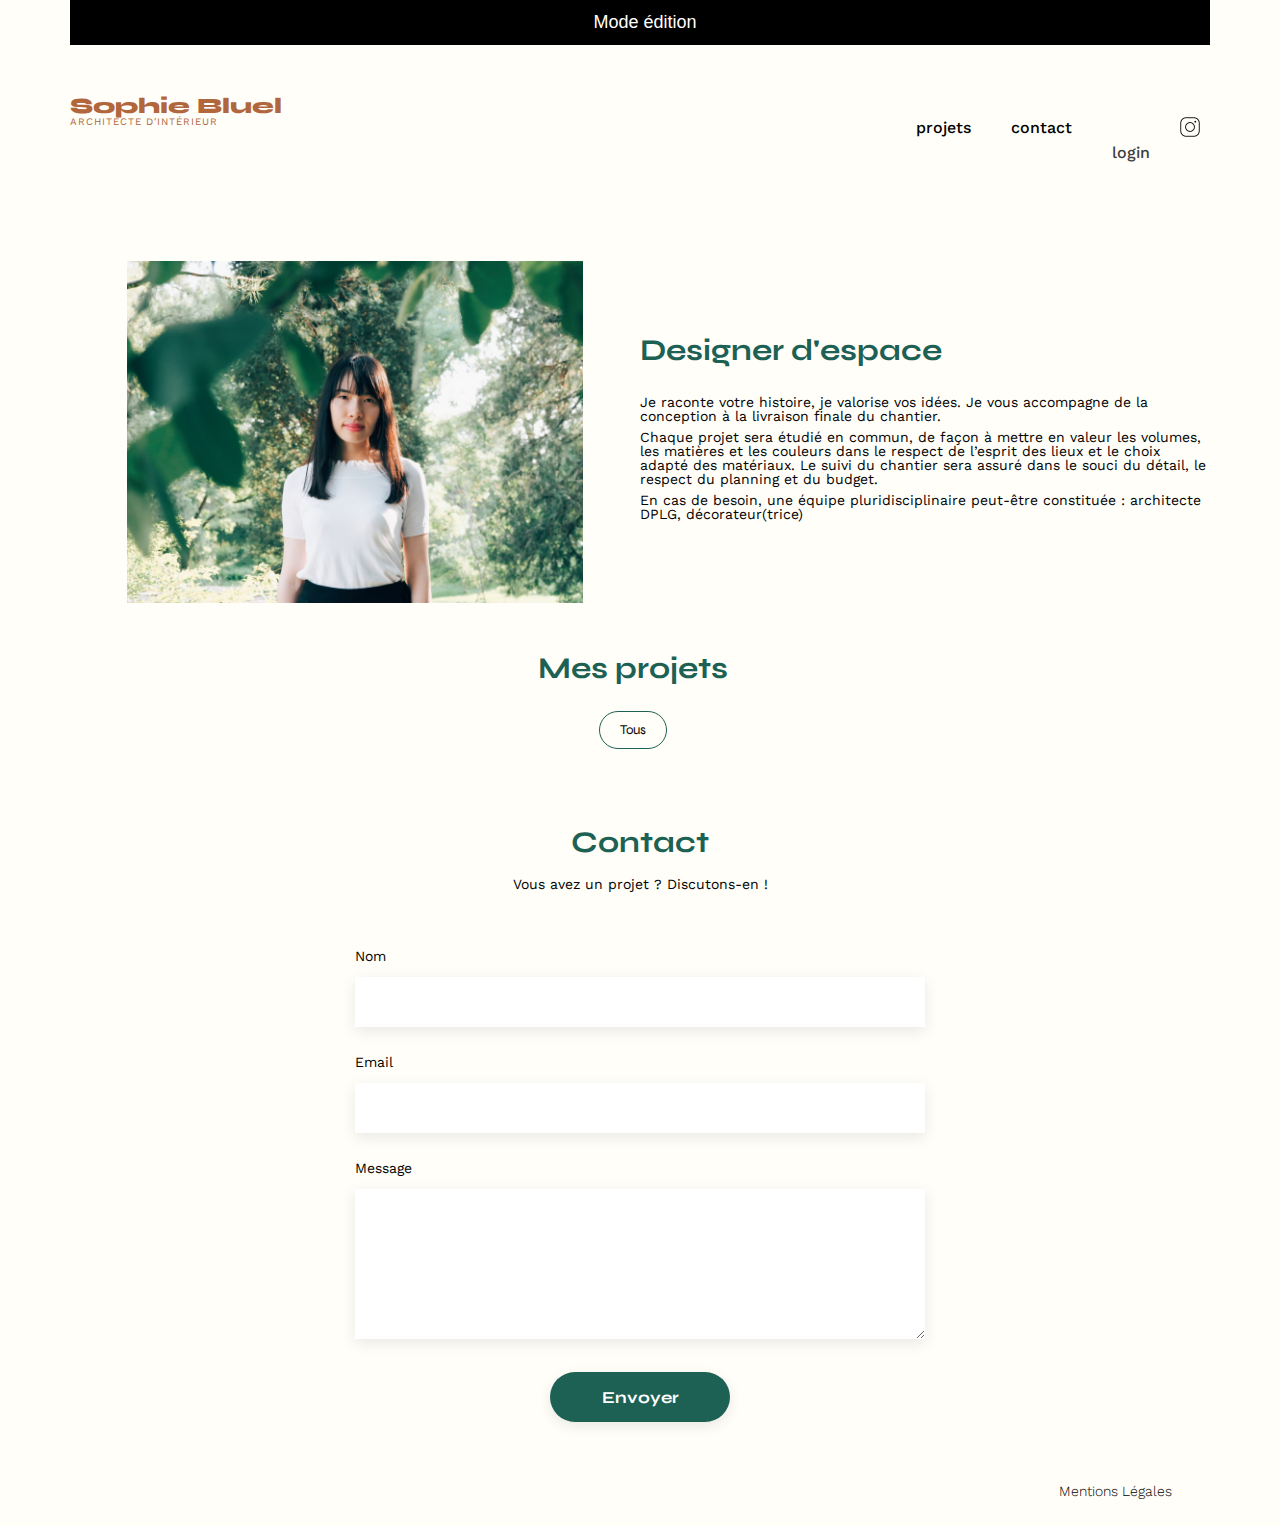
==== commit cb31b965: "Fix script js" ====
--- a/FrontEnd/index.html
+++ b/FrontEnd/index.html
@@ -3,29 +3,25 @@
   <head>
     <meta charset="UTF-8" />
     <meta name="viewport" content="width=device-width, initial-scale=1.0" />
-
     <title>Sophie Bluel - Architecte d'intérieur</title>
-
     <link rel="preconnect" href="https://fonts.googleapis.com" />
     <link rel="preconnect" href="https://fonts.gstatic.com" crossorigin />
-
     <meta name="description" content="" />
-
     <link
       rel="stylesheet"
       href="https://fonts.googleapis.com/css2?family=Syne:wght@700;800&family=Work+Sans&display=swap"
     />
-    <link rel="stylesheet" href="./assets/style.css" />
-    
+    <link rel="stylesheet" href="./assets/style.css" />    
   </head>
 
   <body>
-    <!-- <div  id="edit-mode" class="edit-mode">
+
+    <div  id="edit-mode" class="edit-mode">
       <button>
         <i class="fa-regular fa-pen-to-square"></i>
         <span class="edit">Mode édition</span>
       </button>
-    </div> -->
+    </div>
 
     <header>
       <h1>Sophie Bluel <span>Architecte d'intérieur</span></h1>
@@ -81,42 +77,42 @@
         <div class="my-projects">
           <h2>Mes projets</h2>
 
-          <!-- <button id="modify-modal" class="modify-modal">
+          <button id="modify-modal" class="modify-modal">
             <i class="fa-regular fa-pen-to-square"></i>
             <span>Modifier</span>
-          </button> -->
+          </button>
         </div>
 
         <ul id="filters" class="filters">
-          <!-- <li id="categorie"> -->
-              <!-- <button id="all-work" class="category__btn" data-category="0">Tous</button> -->
-          <!-- </li> -->
+          <!-- <li id="categorie">
+              <button id="all-work" class="filters-btn" data-category="0">Tous</button>
+          </li> -->
         </ul>
 
-        <div id="work" class="gallery">
+        <div id="works" class="gallery">
 
         </div>
 
-        <!-- <dialog id="modal"> -->
-          <!-- <div id="modal-content">
+        <dialog id="modal">
+          <div id="modal-content">
             <button id="close-modal">
               <i class="fa-solid fa-xmark"></i>
-            </button> -->
+            </button>
 
-            <!-- <div id="modal-gallery">
+            <div id="modal-gallery">
               <h2 class="modal-title">Galerie photo</h2>
               <ul id="modal-images"></ul>
-            </div> -->
+            </div>
 
-            <!-- <div class="modal-down">
+            <div class="modal-down">
               <div>
                 <button id="add-photo">Ajouter une photo</button>
               </div>
-            </div> -->
-          <!-- </div> -->
-        <!-- </dialog> -->
+            </div>
+          </div>
+        </dialog>
 
-        <!-- <div id="overflow-modal">
+        <div id="overflow-modal">
           <div id="second-modal-content">
               <button id="return-second-modal">
                   <i class="fa-solid fa-arrow-left"></i>
@@ -126,19 +122,19 @@
               </button>
               <div class="modal-title">
                   <h2 class="modal-title">Ajout photo</h2>
-              </div> -->
+              </div>
 
               <!-- Contenu de la deuxième modale -->
 
-              <!-- <div class="modal-header">
+              <div class="modal-header">
                 <i class="fa-regular fa-image" id="imageIcon"></i>
                 <div id="imageContainer"></div>
                 <input type="file" id="fileInput" name="image" accept="image/**" />
                 <button id="add-photo-modal">+ Ajouter photo</button>
                 <span> jpg, png: 4mo max</span>
-              </div> -->
+              </div>
 
-              <!-- <form id="create-works-form">
+              <form id="create-works-form">
                   <label for="file">Titre</label>
                   <input type="text" id="title" name="title" placeholder="" required />
                   <label for="category">Catégorie</label>
@@ -151,7 +147,7 @@
                         </button>
                     </div>
                   </div>
-              </form> -->
+              </form>
               
             </div>
         </div>
--- a/FrontEnd/assets/style.css
+++ b/FrontEnd/assets/style.css
@@ -169,7 +169,6 @@
 	align-items: center;
 	margin-bottom: 20px;
 }
-
 .modal-title h2 {
 	color: #000000;
 	font-size: 20px;
@@ -205,14 +204,12 @@
 	background: #E8F1F7;
 	padding: 40px 0;
 }
-
 .modal-myprojects i {
 	font-size: 50px;
 	color: #B9C5CC;
 	margin-bottom: 10px;
 	cursor: pointer;
 }
-
 .modal-myprojects button {
 	background-color: #CBD6DC;
 	color: #306685;
@@ -229,12 +226,10 @@
 	justify-content: center;
 	padding: 20px 0px;
 }
-
 #create-works-form label {
 	margin-bottom: 5px;
 	font-size: 18px;
 }
-
 #create-works-form input {
 	margin-bottom: 5px;
 	padding: 10px;
@@ -243,7 +238,6 @@
 	border: none;
 	box-shadow: 2px 2px 5px rgba(0, 0, 0, 0.15);
 }
-
 #create-works-form select {
 	margin-bottom: 5px;
 	padding: 10px;
@@ -253,13 +247,11 @@
 	border: none;
 	box-shadow: 2px 2px 5px rgba(0, 0, 0, 0.15);
 }
-
 #create-works-form .create-works-btn {
 	display: flex;
 	justify-content: center;
 	align-items: center;
 }
-
 #create-works-form button {
 	margin-top: 20px;
 	background-color: #A7A7A7;
@@ -286,7 +278,6 @@
 	border-radius: 50px;
 	width: 200px;
 }
-
 .enabled-button {
 	margin-top: 20px;
 	background-color: #1d6154 !important;
@@ -333,26 +324,22 @@
 	font-size: 14px;
 }
 
+header {
+	display: flex;
+	justify-content: space-between;
+	margin: 50px 0
+}
+
 .edit {
 	margin-left: 10px;
 }
-
-header {
-	display: flex;
-	justify-content: space-between;
-	margin: 50px 0
-}
-
 .edit-mode {
 	display: flex;
 	justify-content: center;
 	align-items: center;
 	background-color: #000000;
 	padding: 12px 0px;
-
-
-}
-
+}
 .edit-mode button {
 	background-color: transparent;
 	color: #FFFFFF;
@@ -373,7 +360,6 @@
 	font-weight: 800;
 	color: #b1663c;
 }
-
 h1>span {
 	font-family: 'Work Sans';
 	font-size: 10px;
@@ -404,7 +390,6 @@
 	list-style-type: none;
 	font-family: 'work sans';
 }
-
 nav a {
 	text-decoration: none;
 	color: #000000;
@@ -413,15 +398,12 @@
 	font-weight: 500;
 
 }
-
 nav li {
 	padding: 0 10px;
 	font-weight: 300;
 	font-size: 14px;
 
 }
-
-
 nav a:hover {
 	color: #000000;
 	font-weight: 700;
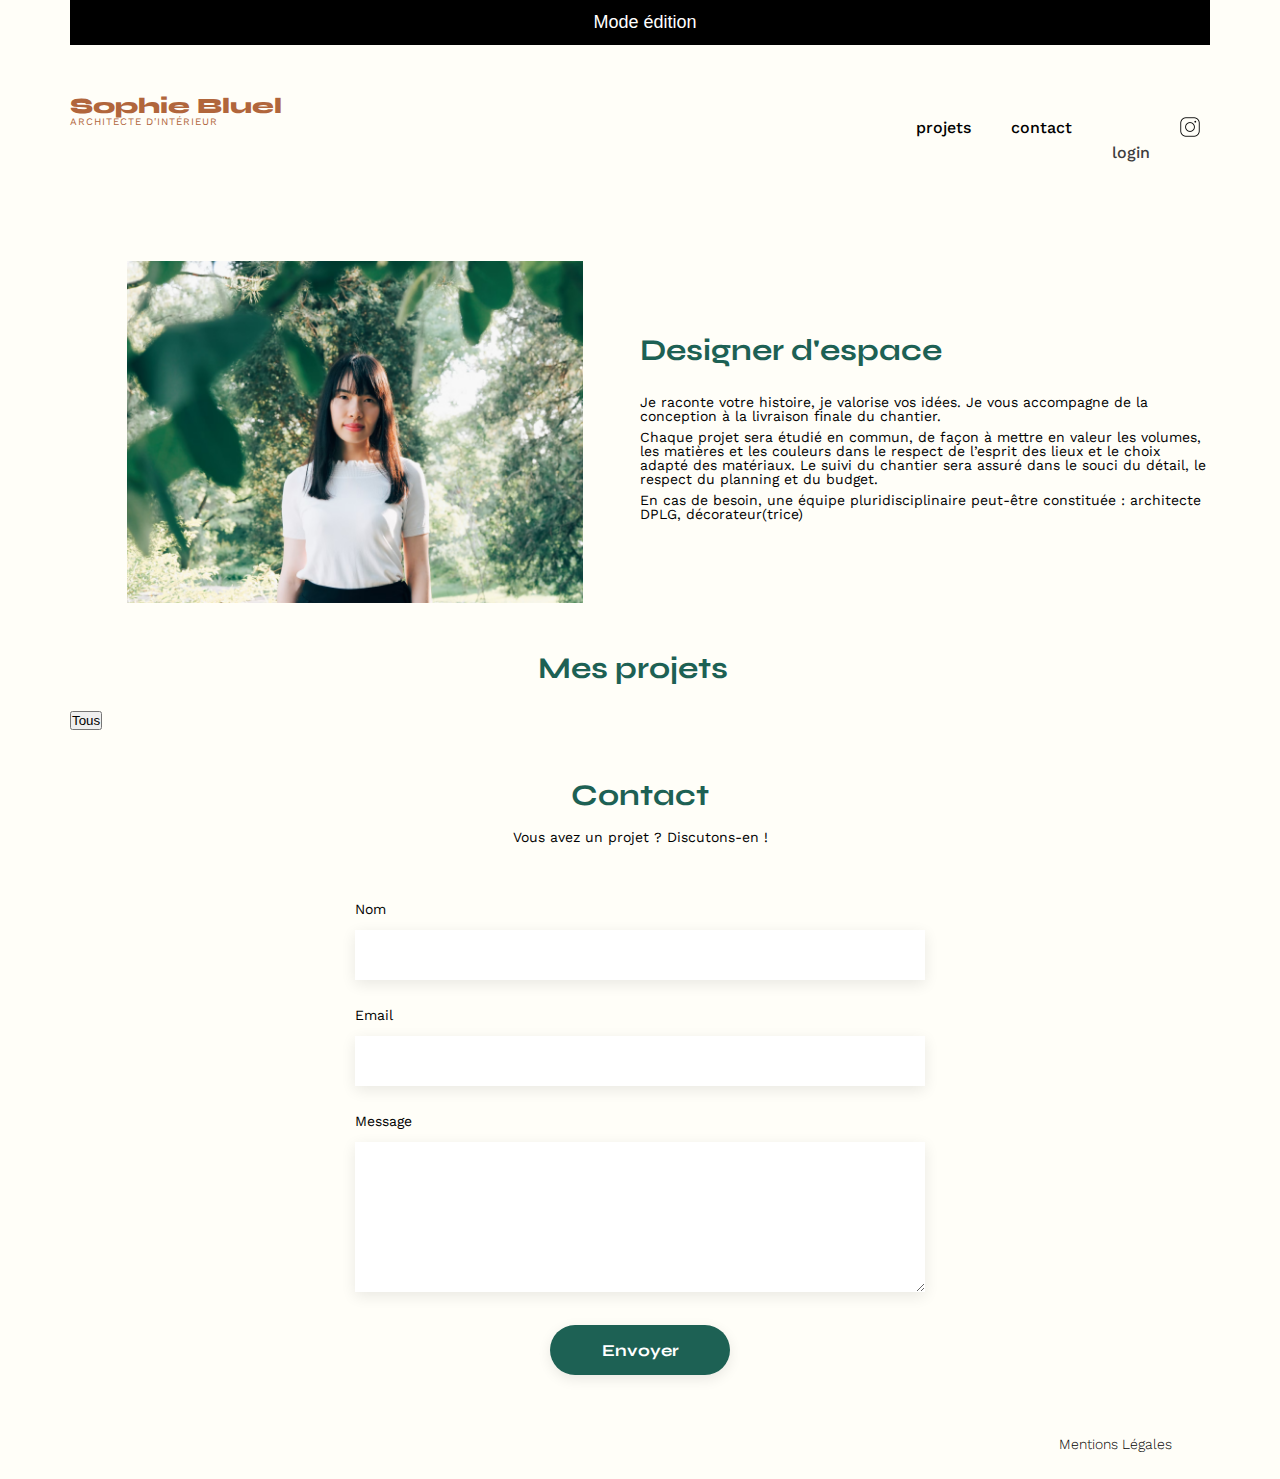
==== commit 5e5f8249: "Re Fix Modals" ====
--- a/FrontEnd/index.html
+++ b/FrontEnd/index.html
@@ -83,8 +83,8 @@
           </button>
         </div>
 
-        <ul id="filters" class="filters">
-          <!-- <li id="categorie">
+        <ul id="filters" class="categories">
+          <!-- <li id="category">
               <button id="all-work" class="filters-btn" data-category="0">Tous</button>
           </li> -->
         </ul>
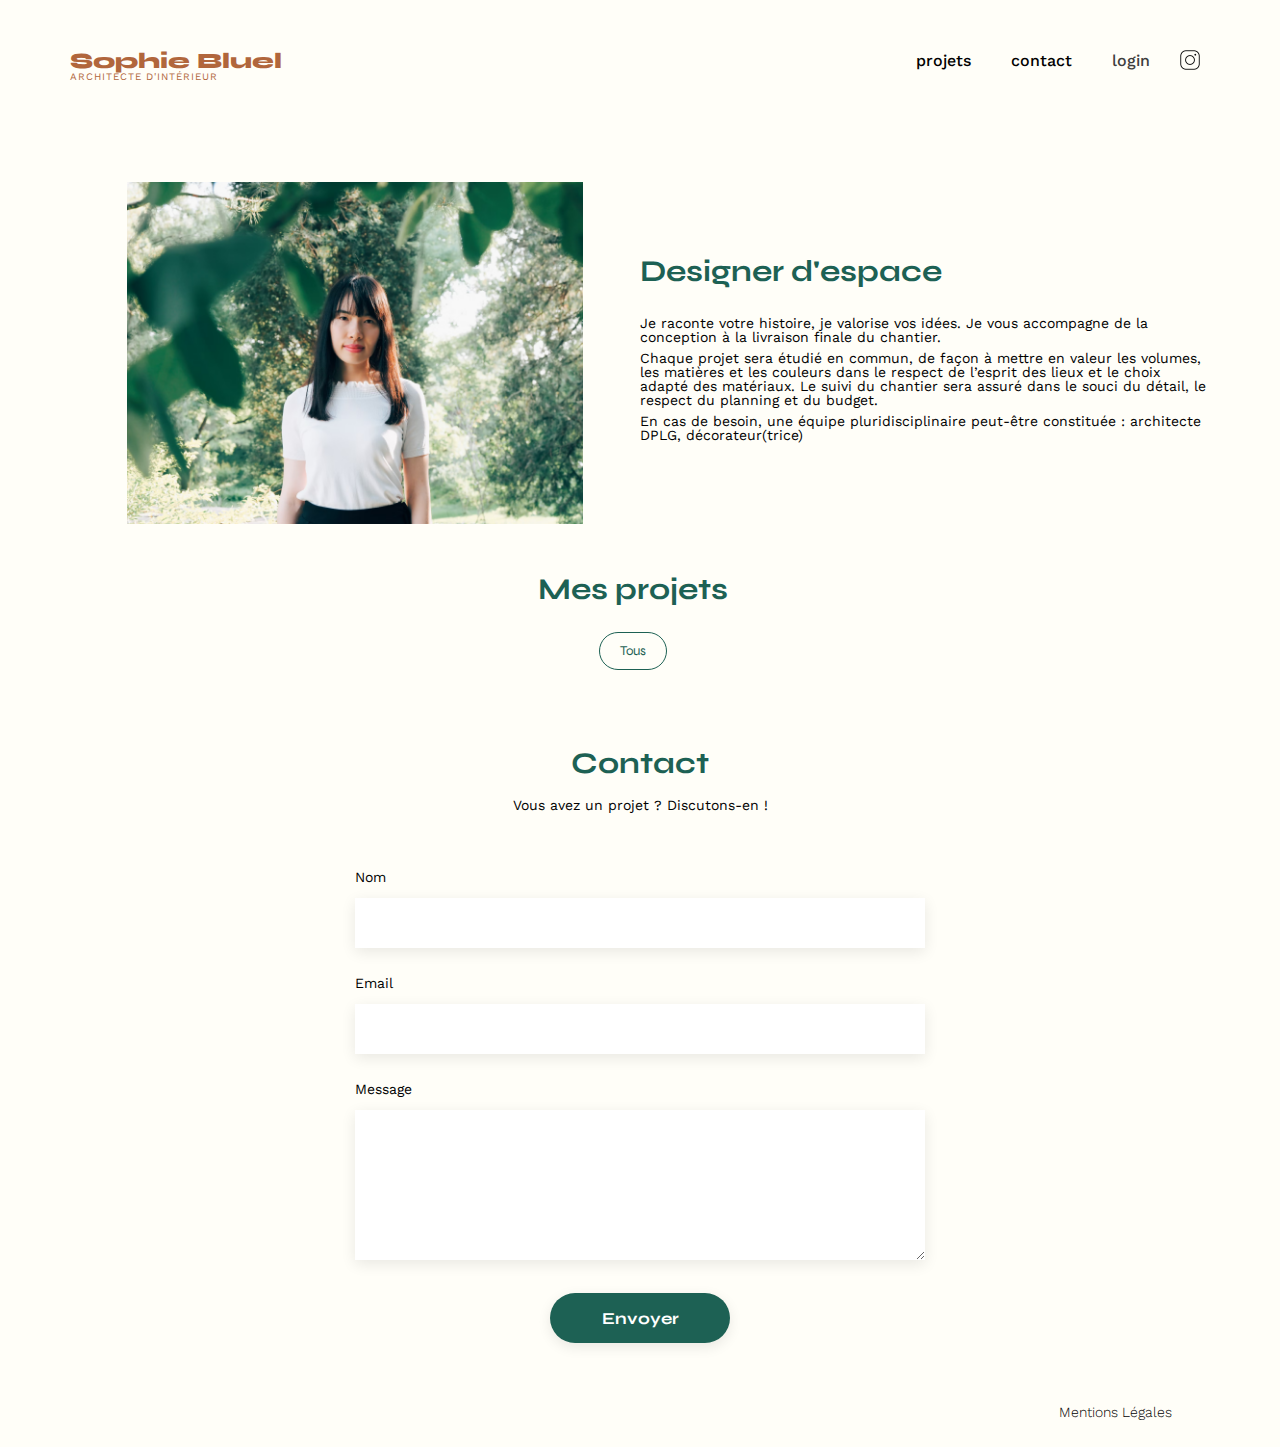
==== commit 42131b11: "Improve home page not connected" ====
--- a/FrontEnd/index.html
+++ b/FrontEnd/index.html
@@ -83,14 +83,12 @@
           </button>
         </div>
 
-        <ul id="filters" class="categories">
-          <!-- <li id="category">
-              <button id="all-work" class="filters-btn" data-category="0">Tous</button>
-          </li> -->
+        <ul id="filters" class="filters">
+          <!-- Code html injecté dynamiquement -->
         </ul>
 
         <div id="works" class="gallery">
-
+            <!-- Code html injecté dynamiquement -->
         </div>
 
         <dialog id="modal">
--- a/FrontEnd/assets/style.css
+++ b/FrontEnd/assets/style.css
@@ -138,15 +138,13 @@
 	display: flex;
 	justify-content: center;
 	align-items: center;
-	background-color: #1d6154;
+	background-color: #1d6154; /* A revoir ! */
 	color: #ffffff;
 	font-size: 14px;
 	font-weight: 700;
 	font-family: 'syne';
 	border-radius: 60px;
 	padding: 5px 50px;
-
-
 }
 
 #overflow-modal {
@@ -280,7 +278,7 @@
 }
 .enabled-button {
 	margin-top: 20px;
-	background-color: #1d6154 !important;
+	background-color: #1d6154;
 	color: #ffffff;
 	border: none;
 	cursor: pointer;
@@ -327,7 +325,7 @@
 header {
 	display: flex;
 	justify-content: space-between;
-	margin: 50px 0
+	margin: 50px 0;
 }
 
 .edit {
@@ -347,9 +345,8 @@
 	border: none;
 }
 
-
 section {
-	margin: 50px 0
+	margin: 50px 0;
 }
 
 h1 {
@@ -372,7 +369,7 @@
 	font-family: 'Syne';
 	font-weight: 700;
 	font-size: 30px;
-	color: #1D6154
+	color: #1D6154;
 }
 
 .modal-title {
@@ -381,7 +378,7 @@
 	font-weight: 400;
 	line-height: 30.5px;
 	text-align: center;
-	color: #000000
+	color: #000000;
 }
 
 nav ul {
@@ -430,7 +427,7 @@
 	align-items: center;
 }
 #introduction figure {
-	flex: 1
+	flex: 1;
 }
 #introduction img {
 	display: block;
@@ -479,27 +476,24 @@
 }
 .filters button {
 	padding: 10px 20px;
-	/*background-color: #1D6154; */
-	background-color: transparent;
-	border: 1px solid #1D6154;
+	border: 1px solid #1D6154; 
 	font-family: 'syne';
 	border-radius: 60px;
 	margin-right: 15px;
 	cursor: pointer;
-}
-.filters-btn {
 	background-color: transparent;
 	color: #1D6154;
 	/* Couleur de fond initiale */
 }
-.filters-btn.active {
+.filters button:hover,
+.filters button.focus {
 	background-color: #1d6154;
 	color: #ffffff;
 	/* Couleur de fond lorsque le bouton est actif */
 }
 
 .btn-all {
-	background-color: #1d6154 !important;
+	background-color: #1d6154; /* A revoir ! */
 	color: #ffffff;
 }
 
@@ -557,7 +551,7 @@
 footer nav ul {
 	display: flex;
 	justify-content: flex-end;
-	margin: 2em
+	margin: 2em;
 }
 footer nav li {
 	font-family: 'work sans';
@@ -583,7 +577,6 @@
 	display: flex;
 	flex-direction: column;
 	align-items: center;
-	margin-top: 50px;
 	width: 100%;
   }
   #login h2 {
@@ -628,516 +621,4 @@
   #login a:hover {
 	color: #1d6154;
   }
-  
- 
-
-
-
-
-
-
-
-
-
-
-
-/** edit mode **/
-
-/* .edit-mode {
-	display: flex;
-	justify-content: center;
-	background-color: black;
-	color: white;
-	height: 50px;
-	align-items: center;
-}
-.edit-mode i {
-	position: absolute;
-	margin-right: 60px;
-	color: white;
-}
-.edit-mode p {
-	margin-left: 60px;
-}
-
-/** mes projets + button modifier **/
-
-/* .my-projects {
-	display: flex;
-	justify-content: center;
-	align-items: center;
-	margin-bottom: auto;
-	padding-top: 60px;
-}
-
-.my-projects h2 {
-	margin-left: 35px;
-	padding-right: 20px;
-}
-
-.my-projects i,
-button {
-	margin-bottom: 26px;
-	padding: 4px;
-	font-size: 16px;
-	color: black;
-	text-decoration: none;
-	background-color: white;
-	border: none;
-}
-
-.btn-modify {
-	border: none;
-	background-color: white;
-	font-size: 1em;
-	cursor: pointer;
-	margin-bottom: 0;
-
-} */
-
-/*** modal ***/
-
-/* dialog {
-	border-radius: 10px;
-	border: none;
-	visibility: hidden;
-	opacity: 0;
-	transition: visibility 0.4s ease-out;
-}
-dialog.active {
-	visibility: visible;
-	opacity: 1;
-	height: 500px;
-	transition: 0.3s 0.2s ease-out;
-}
-
-#modal-gallery {
-	display: flex;
-	flex-direction: row;
-	flex-wrap: wrap;
-	justify-content: center;
-	align-items: center;
-	gap: 7px;
-}
-.modal-gallery {
-	width: 340px;
-	display: flex;
-	flex-direction: column;
-	align-items: center;
-	padding: 40px;
-}
-
-.btn-close {
-	background-color: white;
-	border: none;
-	position: absolute;
-	right: 18px;
-	cursor: pointer;
-}
-
-.modal-gallery h2 {
-	color: black;
-	font-size: 1.1em;
-	font-family: work sans;
-	margin-top: -60px;
-	font-weight: 200;
-	padding-bottom: 15px;
-}
-.modal-gallery img {
-	width: 60px;
-	flex-wrap: wrap;
-	display: flex;
-	margin-bottom: -15px
-}
-
-.btn-delete {
-	background-color: white;
-	position: relative;
-	bottom: 72px;
-	left: 42px;
-	margin-bottom: -20px;
-	padding: 2px;
-	color: white;
-	background-color: black;
-	font-size: 0.7em;
-	border-radius: 2px;
-}
-
-.btn-back {
-position: relative;
-right: 195px;
-bottom: 75px;
-cursor: pointer;
-}
-
-.div-bar {
-	width: 100%;
-	margin-top: 30px;
-	height: 0.1px;
-    background-color: grey;
-}
-
-.div-bar.active {
-	position: relative;
-	top: 260px;
-}
-
-.btn-add {
-	background-color: #1D6154;
-	padding: 10px 50px 10px 50px;
-	color: white;
-	font-size: 0.9em;
-	border: none;
-	border-radius: 50px;
-	position: relative;
-	top: 35px;
-	text-decoration: none;
-	cursor: pointer;
-}
-
-.filters {
-	display: flex;
-	flex-direction: row;
-	justify-content: center;
-	align-items: baseline;
-	gap: 8px;
-}
-
-.btn-filters {
-	border-radius: 60px;
-	border: 1px solid #1D6154;
-	background-color: #ffff;
-	font-size: 0.875rem;
-	color: #1D6154;
-	font-family: syne;
-	padding: 9px 15px 9px 15px;
-	cursor: pointer;
-	transition: 0.3s;
-}
-.modal-gallery form input, #categories{
-	display: flex;
-	justify-content: center;
-	flex-direction: column-reverse;
-	gap: 15px;
-	width: 300px;
-	margin: auto;
-	height: 50px;
-	font-size: 1.2em;
-	border: none;
-	box-shadow: 0px 4px 14px rgba(0, 0, 0, 0.09);
-}
-.modal-gallery form {
-	margin-top: -52px;
-}
-
-.btn-add.active {
-	top: 280px;
-	background-color: #919191;
-	width: 160px;
-	display: flex;
-	align-items: center;
-	justify-content: center;
-}
-
-.modal-gallery [type=file] {
-	display: none;
-}
-.modal-gallery [for=image] {
-	background-color: #B9C5CC;
-	color: #306685;
-	font-family: work sans;
-	font-size: 0.7em;
-	position: relative;
-	bottom: 32px;
-	left: 90px;
-	width: 120px;
-    height: 25px;
-	cursor: pointer;
-	display: flex;
-	justify-content: center;
-	align-items: center;
-	border-radius: 20px;
-}
-
-dialog .fa-image {
-	position: absolute;
-	cursor: pointer;
-	background-color: #E8F1F6;
-	color: #B9C5CC;
-	width: 300px;
-	height: 120px;
-	font-size: 4em;
-	display: flex;
-	justify-content: center;
-	border-radius: 5px;
-	padding-top: 10px;
-	margin-top: 80px;
-    top: 0px;
-    margin-bottom: -20px;
-}
-
-.modal-gallery #title, #categories {
-	width: 300px;
-	height: 40px;
-	margin-top: 10px;
-	margin-bottom: 10px;
-}
-.modal-gallery #categories {
-	appearance: none;
-}
-.modal-gallery form label {
-	font-size: 0.8em;
-}
-.modal-gallery p {
-	font-size: 0.6em;
-	position: relative;
-	bottom: 40px;
-	left: 110px;
-	width: 50%;
-}
-
-#previewImage {
-    height: 129px;
-    width: 100px;
-    object-fit: cover;
-    z-index: 1;
-    position: relative;
-    bottom: -18px;
-    left: 100px;
-    margin-top: -120px;
-}
-
-.btnGreen.active {
-	top: 280px;
-	background-color: #1D6154;
-	width: 160px;
-	display: flex;
-	align-items: center;
-	justify-content: center;
-}
-
-figure img {
-	padding-bottom: 10px;
-}
-
-.btn-filters:hover {
-	background-color: #1D6154;
-	color: #ffff;
-	outline: none;
-}
-
-body {
-	font-family: 'Work Sans';
-	font-size: 14px;
-}
-
-header, 
-main {
-	max-width: 1140px;
-}
-
-main {
-	margin: auto;
-}
-
-header {
-	display: flex;
-	justify-content: space-between;
-	margin: 50px auto;
-} */
-
-/* section {
-	margin: 50px 0
-}
-
-h1 {
-	display: flex;
-	flex-direction: column;
-	font-family: 'Syne';
-	font-size: 22px;
-	font-weight: 800;
-	color: #B1663C
-}
-h1>span {
-	font-family: 'Work Sans';
-	font-size: 10px;
-	letter-spacing: 0.1em;
-	;
-}
-
-h2 {
-	font-family: 'Syne';
-	font-weight: 700;
-	font-size: 30px;
-	color: #1D6154;
-	display: flex;
-	justify-content: center;
-}
-
-nav ul {
-	display: flex;
-	align-items: center;
-	list-style-type: none;
-}
-nav li {
-	padding: 0 10px;
-	font-size: 1.2em;
-	text-decoration: none;
-}
-nav a {
-	text-decoration: none;
-	color: black;
-	gap: 20px;
-	font-size: 1.1em;
-}
-
-li:hover {
-	color: #B1663C;
-}
-
-#introduction {
-	display: flex;
-	align-items: center;
-}
-#introduction figure {
-	flex: 1
-}
-#introduction img {
-	display: block;
-	margin: auto;
-	width: 80%;
-}
-#introduction article {
-	flex: 1
-}
-#introduction h2 {
-	margin-bottom: 1em;
-}
-#introduction p {
-	margin-bottom: 0.5em;
-}
-
-#portfolio h2 {
-	text-align: center;
-	margin-bottom: 1em;
-}
-.gallery {
-	width: 100%;
-	display: grid;
-	grid-template-columns: 1fr 1fr 1fr;
-	grid-column-gap: 20px;
-	grid-row-gap: 20px;
-	transition: 1s;
-}
-.gallery img {
-	width: 100%;
-	transition: 1s;
-}
-
-.login form input {
-	display: flex;
-	justify-content: center;
-	flex-direction: column;
-	gap: 15px;
-	width: 350px;
-	margin: auto;
-	height: 50px;
-	font-size: 1.2em;
-	border: none;
-	box-shadow: 0px 4px 14px rgba(0, 0, 0, 0.09);
-}
-.login h2 {
-	margin-bottom: 70px;
-}
-.login label {
-	display: flex;
-	justify-content: center;
-	margin: 2em 14.5em 0.5em 0;
-	font-size: 1.2em;
-}
-.login label[for="email"] {
-	margin-right: 40px;
-	margin: 2em 18em 0.5em 0;
-}
-.login button {
-	display: flex;
-	font-family: 'Syne';
-	font-weight: 700;
-	color: white;
-	background-color: #1D6154;
-	margin: 2em auto;
-	padding: 12px;
-	padding-left: 35px;
-	width: 190px;
-	text-align: center;
-	border-radius: 60px;
-	margin-top: 50px;
-}
-.login a {
-	display: flex;
-	justify-content: center;
-	font-size: 1.2em;
-	text-decoration: none;
-	color: black;
-}
-
-footer p {
-	display: flex;
-	justify-content: flex-end;
-	font-size: 1.2em;
-	margin-top: 190px;
-}
-
-#contact {
-	width: 50%;
-	margin: auto;
-}
-#contact>* {
-	text-align: center;
-}
-#contact h2 {
-	margin-bottom: 20px;
-}
-#contact form {
-	text-align: left;
-	margin-top: 30px;
-	display: flex;
-	flex-direction: column;
-}
-#contact input {
-	height: 50px;
-	font-size: 1.2em;
-	border: none;
-	box-shadow: 0px 4px 14px rgba(0, 0, 0, 0.09);
-}
-#contact label {
-	margin: 2em 0 1em 0;
-}
-#contact textarea {
-	border: none;
-	box-shadow: 0px 4px 14px rgba(0, 0, 0, 0.09);
-}
-
-input[type="submit"] {
-	font-family: 'Syne';
-	font-weight: 700;
-	color: white;
-	background-color: #1D6154;
-	margin: 2em auto;
-	width: 180px;
-	text-align: center;
-	border-radius: 60px;
-}
-
-footer nav ul {
-	display: flex;
-	justify-content: flex-end;
-	margin: 2em
-}
-
-.hide {
-	display: none;
-}
-.hidePrime {
-	opacity: 0;
-}  */
+  